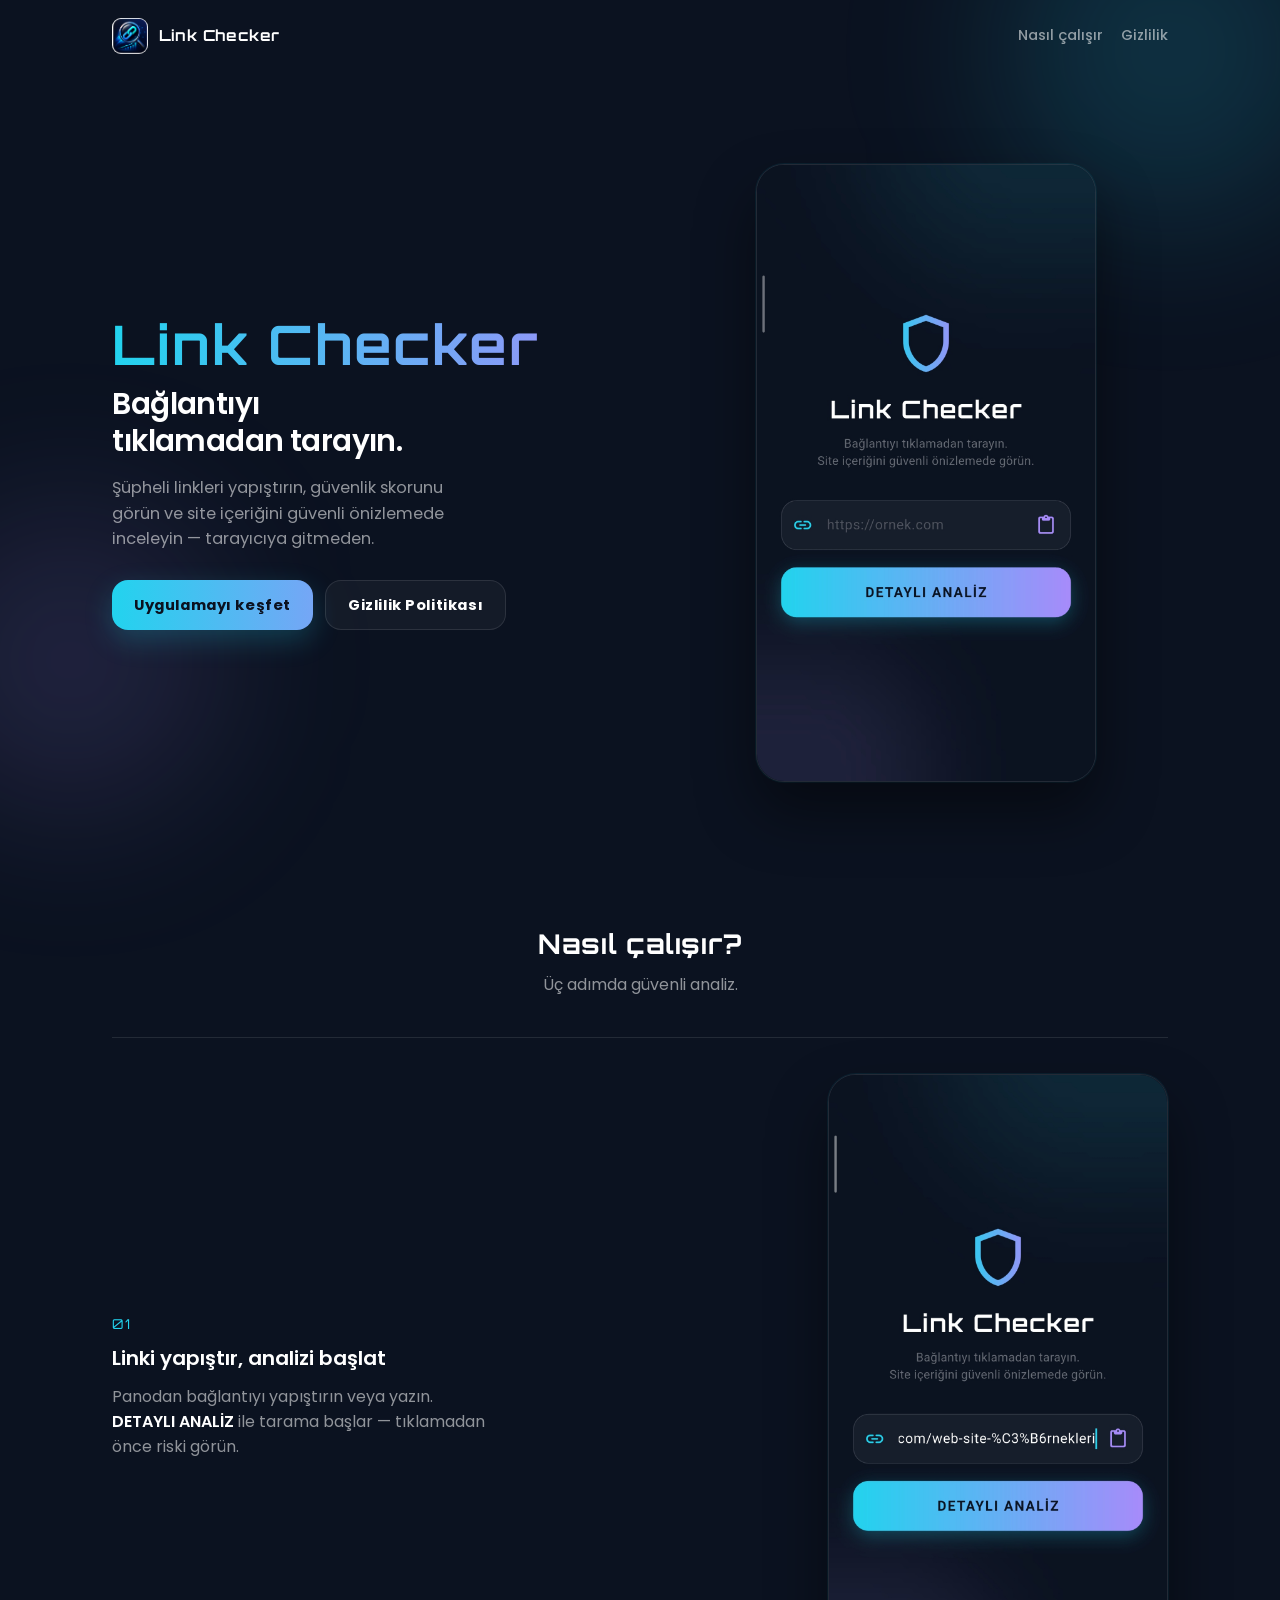
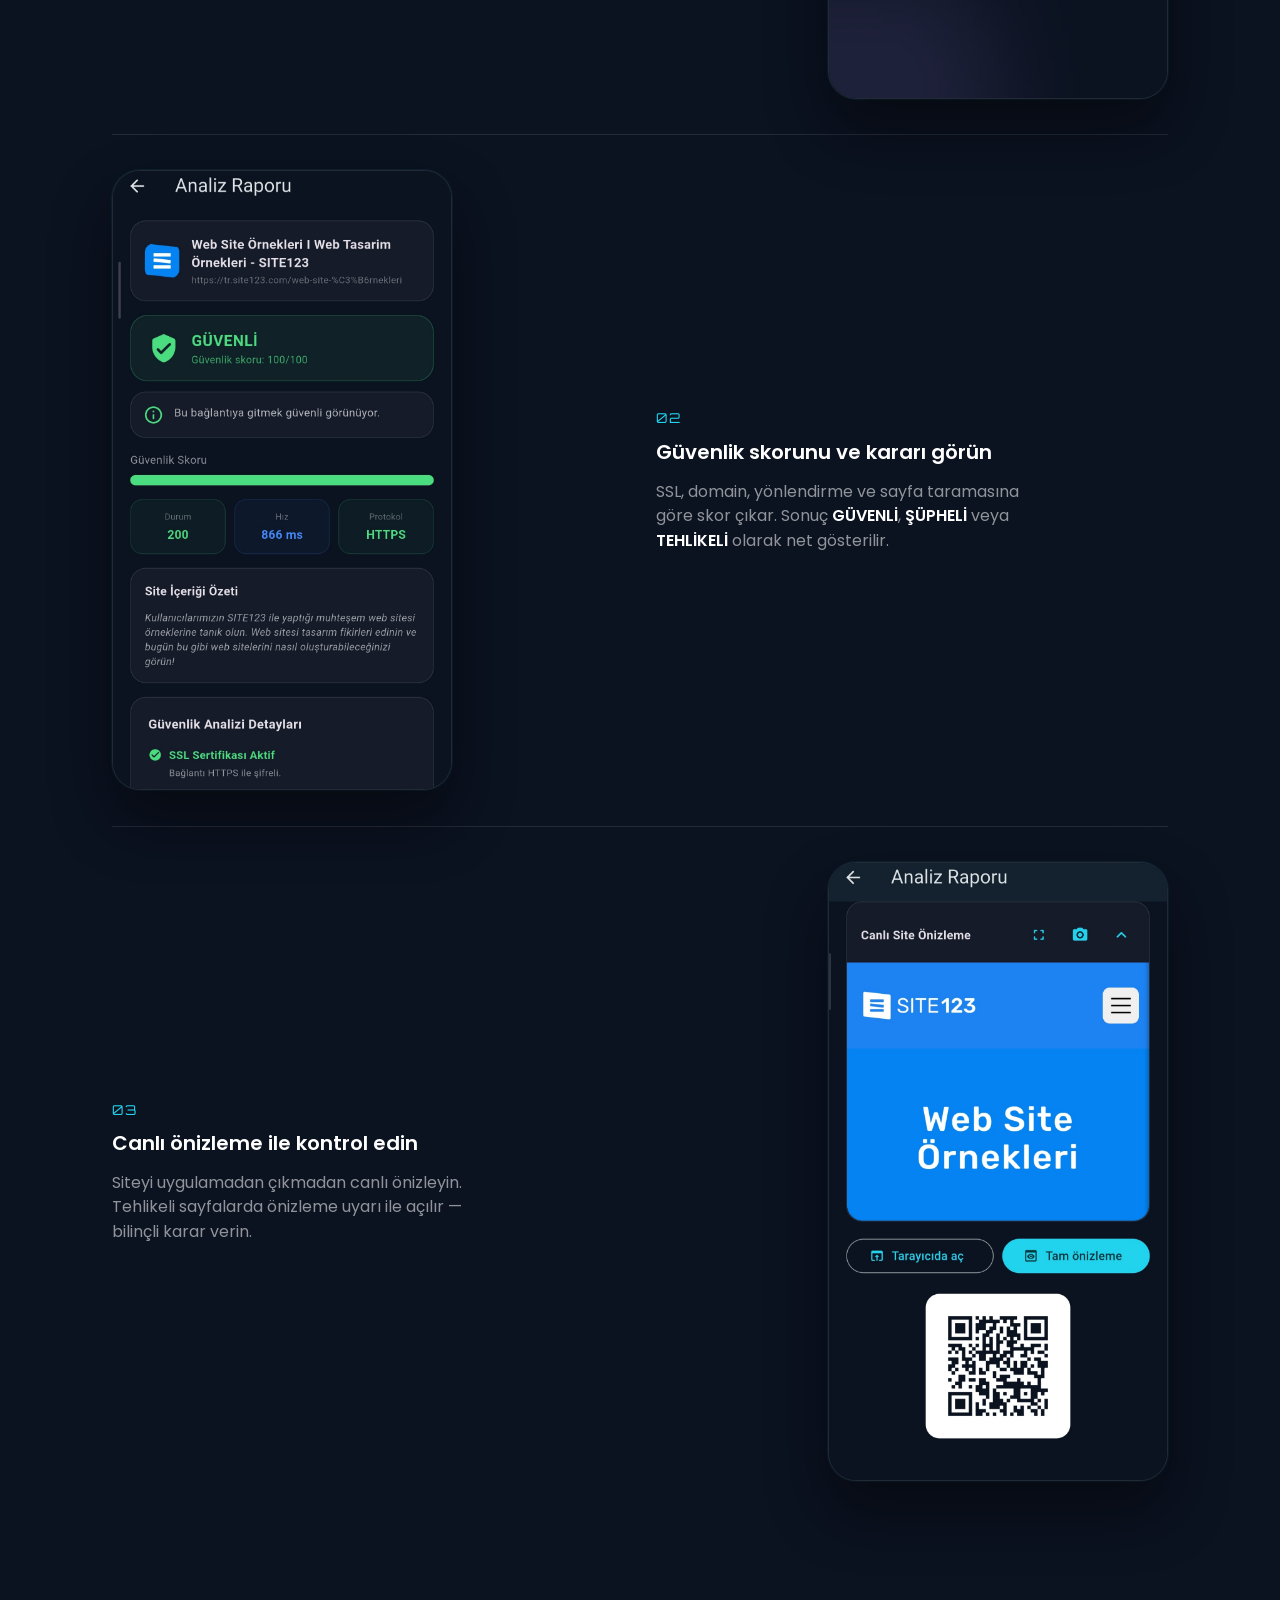
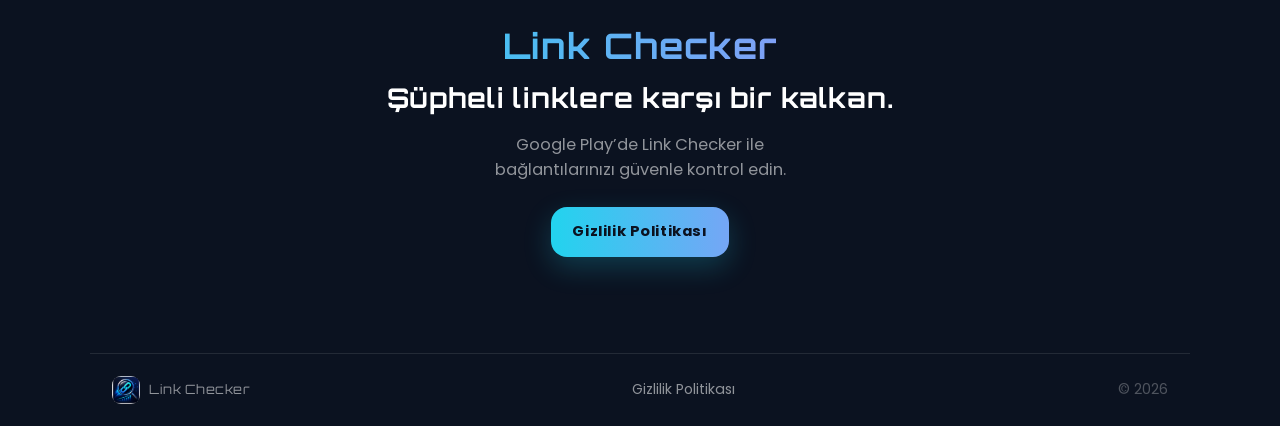
==== index.html @ e382e949 "Add files via upload" ====
<!DOCTYPE html>
<html lang="tr">
<head>
  <meta charset="UTF-8" />
  <meta name="viewport" content="width=device-width, initial-scale=1" />
  <title>Link Checker — Tehlikeli bağlantıları tıklamadan tespit edin</title>
  <meta name="description" content="Link Checker ile şüpheli linkleri güvenle tarayın. Güvenlik skoru, site özeti ve canlı önizleme." />
  <link rel="icon" href="images/link_checker_icon.jpeg" type="image/jpeg" />
  <link rel="apple-touch-icon" href="images/link_checker_icon.jpeg" />
  <link rel="preconnect" href="https://fonts.googleapis.com" />
  <link rel="preconnect" href="https://fonts.gstatic.com" crossorigin />
  <link href="https://fonts.googleapis.com/css2?family=Orbitron:wght@600;700&family=Poppins:wght@400;500;600;700&display=swap" rel="stylesheet" />
  <link rel="stylesheet" href="styles.css" />
</head>
<body>
  <div class="glow glow-a" aria-hidden="true"></div>
  <div class="glow glow-b" aria-hidden="true"></div>

  <header class="top">
    <a class="brand" href="index.html">
      <img src="images/link_checker_icon.jpeg" alt="" width="36" height="36" />
      <span>Link Checker</span>
    </a>
    <nav>
      <a href="#nasil">Nasıl çalışır</a>
      <a href="privacy.html">Gizlilik</a>
    </nav>
  </header>

  <main>
    <section class="hero">
      <div class="hero-copy">
        <p class="brand-hero">Link Checker</p>
        <h1>Bağlantıyı tıklamadan tarayın.</h1>
        <p class="lead">
          Şüpheli linkleri yapıştırın, güvenlik skorunu görün ve site içeriğini
          güvenli önizlemede inceleyin — tarayıcıya gitmeden.
        </p>
        <div class="cta-row">
          <a class="btn-gradient" href="#nasil">Uygulamayı keşfet</a>
          <a class="btn-ghost" href="privacy.html">Gizlilik Politikası</a>
        </div>
      </div>
      <div class="hero-visual">
        <img
          src="images/link_checker_giris.jpeg"
          alt="Link Checker uygulama giriş ekranı"
          class="phone-shot"
        />
      </div>
    </section>

    <section id="nasil" class="steps">
      <header class="section-head reveal">
        <h2>Nasıl çalışır?</h2>
        <p>Üç adımda güvenli analiz.</p>
      </header>

      <article class="step">
        <div class="step-text reveal from-left">
          <span class="step-num">01</span>
          <h3>Linki yapıştır, analizi başlat</h3>
          <p>
            Panodan bağlantıyı yapıştırın veya yazın. <strong>DETAYLI ANALİZ</strong>
            ile tarama başlar — tıklamadan önce riski görün.
          </p>
        </div>
        <div class="step-media reveal from-right">
          <img src="images/link_checker_link.jpeg" alt="Link yapıştırma ve analiz ekranı" />
        </div>
      </article>

      <article class="step reverse">
        <div class="step-text reveal from-right">
          <span class="step-num">02</span>
          <h3>Güvenlik skorunu ve kararı görün</h3>
          <p>
            SSL, domain, yönlendirme ve sayfa taramasına göre skor çıkar.
            Sonuç <strong>GÜVENLİ</strong>, <strong>ŞÜPHELİ</strong> veya
            <strong>TEHLİKELİ</strong> olarak net gösterilir.
          </p>
        </div>
        <div class="step-media reveal from-left">
          <img src="images/link_sonucu.jpeg" alt="Analiz sonucu ve güvenlik skoru ekranı" />
        </div>
      </article>

      <article class="step">
        <div class="step-text reveal from-left">
          <span class="step-num">03</span>
          <h3>Canlı önizleme ile kontrol edin</h3>
          <p>
            Siteyi uygulamadan çıkmadan canlı önizleyin. Tehlikeli sayfalarda
            önizleme uyarı ile açılır — bilinçli karar verin.
          </p>
        </div>
        <div class="step-media reveal from-right">
          <img src="images/canli_on_izleme.jpeg" alt="Canlı site önizleme ekranı" />
        </div>
      </article>
    </section>

    <section class="closing reveal">
      <p class="brand-hero small">Link Checker</p>
      <h2>Şüpheli linklere karşı bir kalkan.</h2>
      <p class="lead center">
        Google Play’de Link Checker ile bağlantılarınızı güvenle kontrol edin.
      </p>
      <a class="btn-gradient" href="privacy.html">Gizlilik Politikası</a>
    </section>
  </main>

  <footer class="foot">
    <div class="foot-brand">
      <img src="images/link_checker_icon.jpeg" alt="" width="28" height="28" />
      <span>Link Checker</span>
    </div>
    <a href="privacy.html">Gizlilik Politikası</a>
    <span>© <span id="y"></span></span>
  </footer>

  <script src="animate.js"></script>
</body>
</html>
---- styles.css ----
:root {
  --bg: #0b1220;
  --surface: rgba(255, 255, 255, 0.04);
  --ink: #ffffff;
  --muted: rgba(255, 255, 255, 0.55);
  --faint: rgba(255, 255, 255, 0.28);
  --line: rgba(255, 255, 255, 0.1);
  --cyan: #22d3ee;
  --violet: #a78bfa;
  --max: 1100px;
}

* { box-sizing: border-box; }

html { scroll-behavior: smooth; }

body {
  margin: 0;
  min-height: 100vh;
  font-family: Poppins, sans-serif;
  color: var(--ink);
  background: var(--bg);
  line-height: 1.55;
  overflow-x: hidden;
}

.glow {
  position: fixed;
  border-radius: 50%;
  filter: blur(80px);
  pointer-events: none;
  z-index: 0;
  animation: glowDrift 12s ease-in-out infinite alternate;
}

.glow-a {
  width: 340px;
  height: 340px;
  top: -120px;
  right: -60px;
  background: rgba(34, 211, 238, 0.16);
}

.glow-b {
  width: 300px;
  height: 300px;
  bottom: 10%;
  left: -80px;
  background: rgba(167, 139, 250, 0.14);
  animation-delay: -4s;
}

.top,
main,
.foot {
  position: relative;
  z-index: 1;
}

a { color: var(--cyan); }
a:hover { color: #67e8f9; }

.top {
  max-width: var(--max);
  margin: 0 auto;
  padding: 1.1rem 1.4rem;
  display: flex;
  align-items: center;
  justify-content: space-between;
  gap: 1rem;
  animation: fadeDown 0.6s ease both;
}

.brand {
  display: inline-flex;
  align-items: center;
  gap: 0.65rem;
  text-decoration: none;
  color: var(--ink);
  font-family: Orbitron, sans-serif;
  font-weight: 700;
  font-size: 0.95rem;
  letter-spacing: 0.04em;
  transition: transform 0.25s ease;
}

.brand:hover {
  transform: translateY(-1px);
}

.brand img,
.foot-brand img {
  border-radius: 9px;
  display: block;
  transition: box-shadow 0.3s ease, transform 0.3s ease;
}

.brand:hover img {
  transform: scale(1.05);
  box-shadow: 0 0 18px rgba(34, 211, 238, 0.35);
}

.top nav {
  display: flex;
  gap: 1.1rem;
}

.top nav a {
  position: relative;
  color: var(--muted);
  text-decoration: none;
  font-size: 0.9rem;
  font-weight: 500;
  transition: color 0.25s ease;
}

.top nav a::after {
  content: "";
  position: absolute;
  left: 0;
  bottom: -4px;
  width: 100%;
  height: 2px;
  border-radius: 2px;
  background: linear-gradient(90deg, var(--cyan), var(--violet));
  transform: scaleX(0);
  transform-origin: left;
  transition: transform 0.28s ease;
}

.top nav a:hover,
.top nav a[aria-current="page"] {
  color: var(--ink);
}

.top nav a:hover::after,
.top nav a[aria-current="page"]::after {
  transform: scaleX(1);
}

.hero {
  max-width: var(--max);
  margin: 0 auto;
  padding: 2.5rem 1.4rem 3.5rem;
  display: grid;
  grid-template-columns: 1.05fr 0.95fr;
  gap: 2.5rem;
  align-items: center;
  min-height: calc(100vh - 80px);
}

.hero-copy > * {
  animation: fadeUp 0.75s cubic-bezier(0.22, 1, 0.36, 1) both;
}

.hero-copy > *:nth-child(1) { animation-delay: 0.05s; }
.hero-copy > *:nth-child(2) { animation-delay: 0.16s; }
.hero-copy > *:nth-child(3) { animation-delay: 0.28s; }
.hero-copy > *:nth-child(4) { animation-delay: 0.4s; }

.brand-hero {
  margin: 0 0 0.75rem;
  font-family: Orbitron, sans-serif;
  font-weight: 700;
  font-size: clamp(2.2rem, 5.5vw, 3.4rem);
  letter-spacing: 0.04em;
  line-height: 1.05;
  background: linear-gradient(90deg, var(--cyan), var(--violet), var(--cyan));
  background-size: 200% auto;
  -webkit-background-clip: text;
  background-clip: text;
  color: transparent;
}

.brand-hero.small {
  font-size: clamp(1.6rem, 4vw, 2.2rem);
}

@supports ((-webkit-background-clip: text) or (background-clip: text)) {
  .brand-hero {
    animation:
      fadeUp 0.75s cubic-bezier(0.22, 1, 0.36, 1) both,
      shimmer 7s linear infinite;
    animation-delay: 0.05s, 0.8s;
  }
}

h1 {
  margin: 0 0 1rem;
  font-size: clamp(1.35rem, 2.8vw, 1.85rem);
  font-weight: 600;
  letter-spacing: -0.02em;
  max-width: 16ch;
  line-height: 1.25;
}

.lead {
  margin: 0;
  color: var(--muted);
  font-size: 1.02rem;
  max-width: 36ch;
}

.lead.center {
  margin-inline: auto;
  text-align: center;
}

.cta-row {
  display: flex;
  flex-wrap: wrap;
  gap: 0.8rem;
  margin-top: 1.8rem;
}

.btn-gradient,
.btn-ghost {
  display: inline-flex;
  align-items: center;
  justify-content: center;
  min-height: 50px;
  padding: 0.75rem 1.35rem;
  border-radius: 16px;
  font-weight: 700;
  font-size: 0.92rem;
  letter-spacing: 0.04em;
  text-decoration: none;
  transition: transform 0.25s ease, box-shadow 0.25s ease, background 0.25s ease;
}

.btn-gradient {
  color: #0b1220;
  background: linear-gradient(90deg, var(--cyan), var(--violet));
  background-size: 160% 160%;
  box-shadow: 0 10px 28px rgba(34, 211, 238, 0.22);
  animation: pulseGlow 2.8s ease-in-out infinite;
}

.btn-gradient:hover {
  transform: translateY(-3px) scale(1.02);
  color: #0b1220;
  box-shadow: 0 14px 34px rgba(167, 139, 250, 0.35);
  animation-play-state: paused;
}

.btn-ghost {
  color: var(--ink);
  background: var(--surface);
  border: 1px solid var(--line);
}

.btn-ghost:hover {
  color: var(--ink);
  transform: translateY(-2px);
  border-color: rgba(34, 211, 238, 0.4);
}

.hero-visual {
  display: flex;
  justify-content: center;
  animation: fadeUpScale 0.9s cubic-bezier(0.22, 1, 0.36, 1) 0.2s both;
}

.phone-shot,
.step-media img {
  width: min(100%, 340px);
  border-radius: 28px;
  border: 1px solid var(--line);
  box-shadow:
    0 30px 60px rgba(0, 0, 0, 0.45),
    0 0 0 1px rgba(34, 211, 238, 0.08);
  display: block;
  transition: transform 0.45s ease, box-shadow 0.45s ease;
}

.phone-shot {
  animation: floatY 5s ease-in-out infinite;
}

.phone-shot:hover,
.step-media img:hover {
  transform: translateY(-6px) scale(1.02);
  box-shadow:
    0 36px 70px rgba(0, 0, 0, 0.5),
    0 0 28px rgba(34, 211, 238, 0.18);
}

.steps {
  max-width: var(--max);
  margin: 0 auto;
  padding: 2rem 1.4rem 4rem;
}

.section-head {
  text-align: center;
  margin-bottom: 2.5rem;
}

.section-head h2,
.closing h2,
.policy-body h2 {
  margin: 0 0 0.45rem;
  font-family: Orbitron, sans-serif;
  font-size: clamp(1.3rem, 3vw, 1.7rem);
  letter-spacing: 0.03em;
}

.section-head p {
  margin: 0;
  color: var(--muted);
}

.step {
  display: grid;
  grid-template-columns: 1fr 1fr;
  gap: 2rem;
  align-items: center;
  padding: 2.2rem 0;
  border-top: 1px solid var(--line);
}

.step.reverse .step-text { order: 2; }
.step.reverse .step-media { order: 1; justify-content: flex-start; }

.step-media {
  display: flex;
  justify-content: flex-end;
}

.step-num {
  display: inline-block;
  margin-bottom: 0.55rem;
  font-family: Orbitron, sans-serif;
  font-size: 0.85rem;
  letter-spacing: 0.12em;
  color: var(--cyan);
}

.step h3 {
  margin: 0 0 0.7rem;
  font-size: 1.25rem;
  font-weight: 600;
}

.step p {
  margin: 0;
  color: var(--muted);
  max-width: 38ch;
}

.step strong {
  color: var(--ink);
  font-weight: 600;
}

.closing {
  max-width: 720px;
  margin: 0 auto 3rem;
  padding: 3rem 1.4rem;
  text-align: center;
}

.closing h2 {
  margin-bottom: 0.8rem;
}

.closing .btn-gradient {
  margin-top: 1.5rem;
}

.policy-hero {
  max-width: 760px;
  margin: 0 auto;
  padding: 2.5rem 1.4rem 1.5rem;
}

.policy-hero h1 {
  max-width: none;
  margin-bottom: 0.5rem;
}

.policy-body {
  max-width: 720px;
  margin: 0 auto 3rem;
  padding: 0 1.4rem;
}

.policy-body p,
.policy-body li {
  color: var(--muted);
}

.policy-body strong {
  color: var(--ink);
}

.policy-body ul {
  padding-left: 1.15rem;
}

.policy-body li { margin-bottom: 0.5rem; }

.policy-body h2 {
  margin-top: 2rem;
  font-size: 1.15rem;
}

.policy-body code {
  font-size: 0.88em;
  color: var(--cyan);
  background: rgba(34, 211, 238, 0.08);
  padding: 0.12em 0.4em;
  border-radius: 6px;
}

.foot {
  max-width: var(--max);
  margin: 0 auto;
  padding: 1.4rem;
  display: flex;
  flex-wrap: wrap;
  gap: 0.8rem 1.4rem;
  align-items: center;
  justify-content: space-between;
  border-top: 1px solid var(--line);
  color: var(--faint);
  font-size: 0.88rem;
}

.foot-brand {
  display: inline-flex;
  align-items: center;
  gap: 0.55rem;
  color: var(--muted);
  font-family: Orbitron, sans-serif;
  font-size: 0.8rem;
  letter-spacing: 0.04em;
}

.foot a {
  color: var(--muted);
  text-decoration: none;
}

.foot a:hover { color: var(--ink); }

/* Scroll reveal */
.reveal {
  opacity: 0;
  transform: translateY(28px);
  transition:
    opacity 0.7s cubic-bezier(0.22, 1, 0.36, 1),
    transform 0.7s cubic-bezier(0.22, 1, 0.36, 1);
  transition-delay: var(--d, 0s);
}

.reveal.from-left {
  transform: translateX(-28px);
}

.reveal.from-right {
  transform: translateX(28px);
}

.reveal.is-visible {
  opacity: 1;
  transform: none;
}

@keyframes fadeUp {
  from { opacity: 0; transform: translateY(22px); }
  to { opacity: 1; transform: translateY(0); }
}

@keyframes fadeUpScale {
  from { opacity: 0; transform: translateY(28px) scale(0.97); }
  to { opacity: 1; transform: translateY(0) scale(1); }
}

@keyframes fadeDown {
  from { opacity: 0; transform: translateY(-12px); }
  to { opacity: 1; transform: translateY(0); }
}

@keyframes floatY {
  0%, 100% { transform: translateY(0); }
  50% { transform: translateY(-10px); }
}

@keyframes pulseGlow {
  0%, 100% { box-shadow: 0 10px 28px rgba(34, 211, 238, 0.22); }
  50% { box-shadow: 0 12px 36px rgba(167, 139, 250, 0.32); }
}

@keyframes shimmer {
  from { background-position: 0% center; }
  to { background-position: 200% center; }
}

@keyframes glowDrift {
  from { transform: translate(0, 0) scale(1); }
  to { transform: translate(-18px, 22px) scale(1.08); }
}

@media (max-width: 900px) {
  .hero,
  .step,
  .step.reverse .step-text,
  .step.reverse .step-media {
    grid-template-columns: 1fr;
  }

  .step.reverse .step-text,
  .step.reverse .step-media {
    order: initial;
  }

  .hero {
    min-height: auto;
    padding-top: 1.5rem;
    text-align: center;
  }

  .hero-copy .lead,
  .step p {
    margin-inline: auto;
  }

  .cta-row {
    justify-content: center;
  }

  .hero-visual,
  .step-media {
    justify-content: center;
  }

  h1 {
    max-width: none;
    margin-inline: auto;
  }
}

@media (max-width: 560px) {
  .top nav a:first-child { display: none; }

  .cta-row {
    flex-direction: column;
    align-items: stretch;
  }

  .phone-shot,
  .step-media img {
    width: min(100%, 300px);
  }
}

@media (prefers-reduced-motion: reduce) {
  *,
  *::before,
  *::after {
    animation: none !important;
    transition: none !important;
    scroll-behavior: auto !important;
  }

  .hero-copy > *,
  .hero-visual,
  .reveal {
    opacity: 1 !important;
    transform: none !important;
  }
}
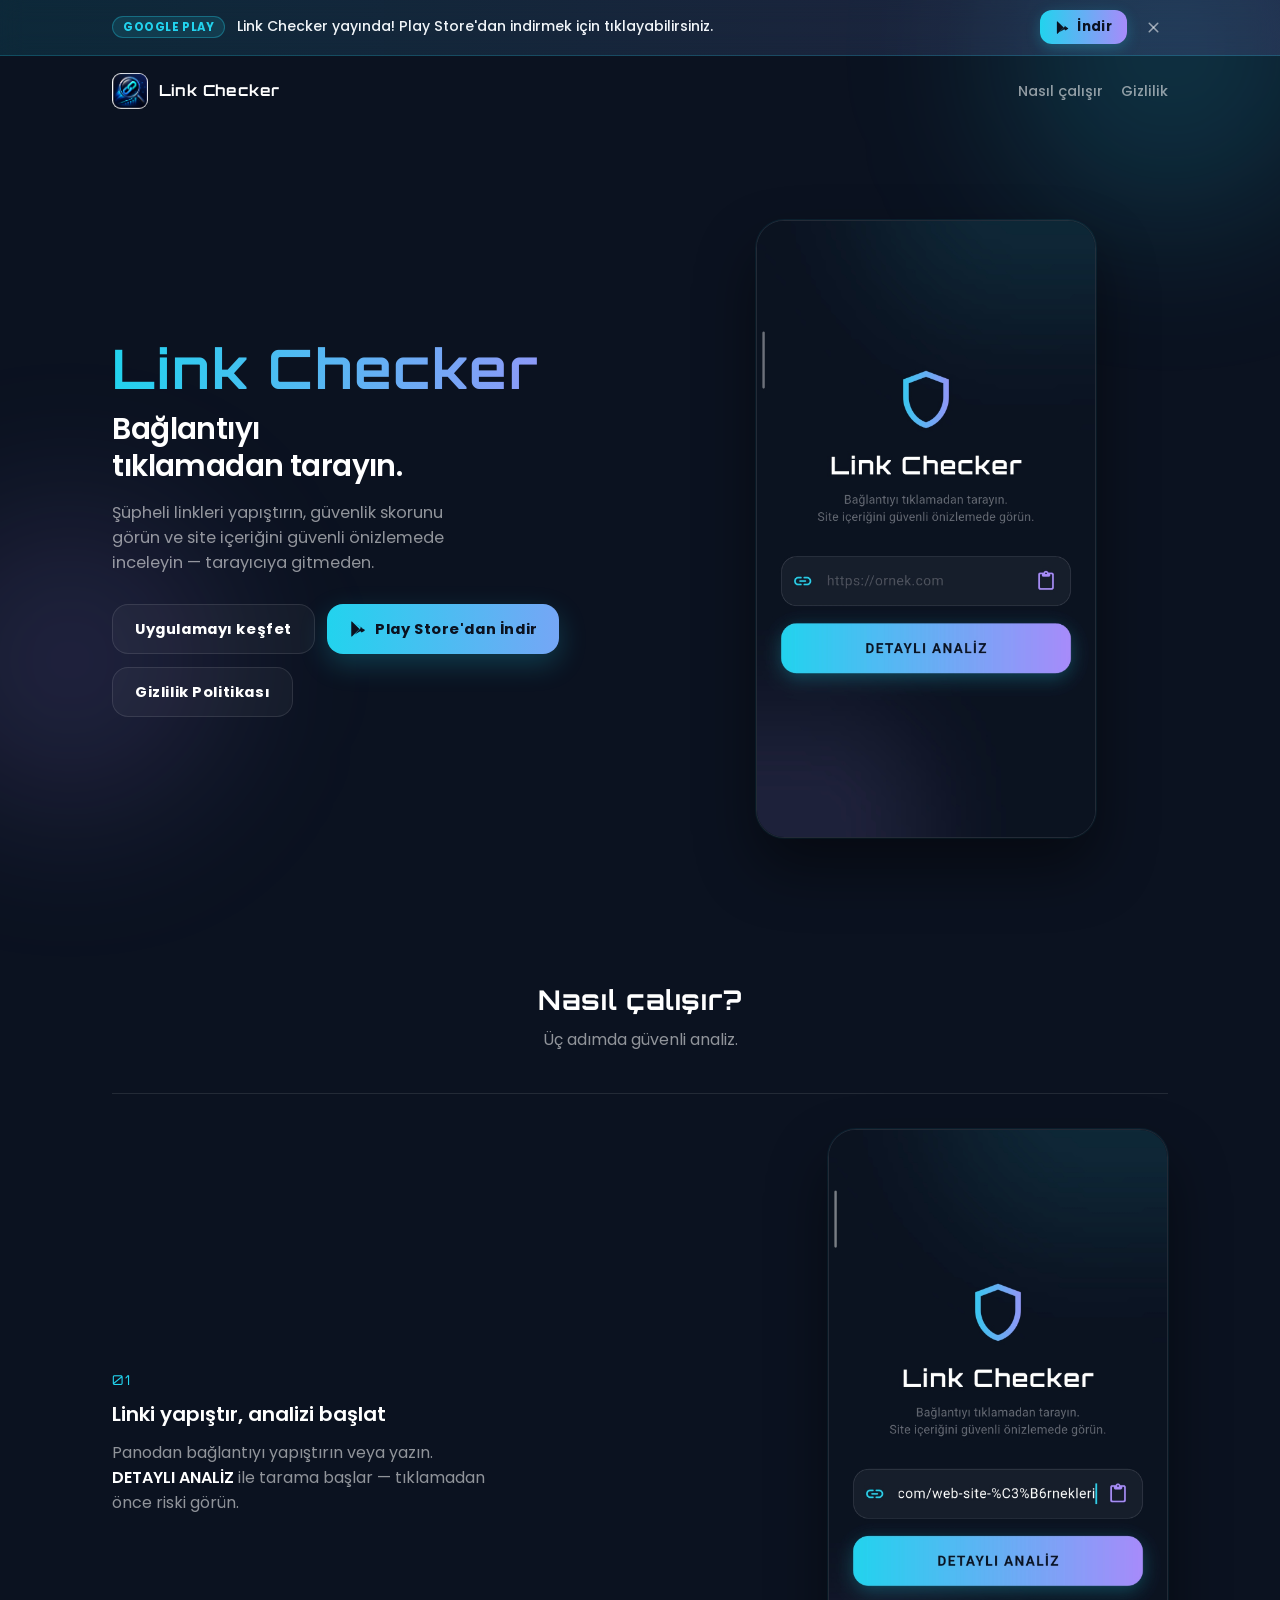
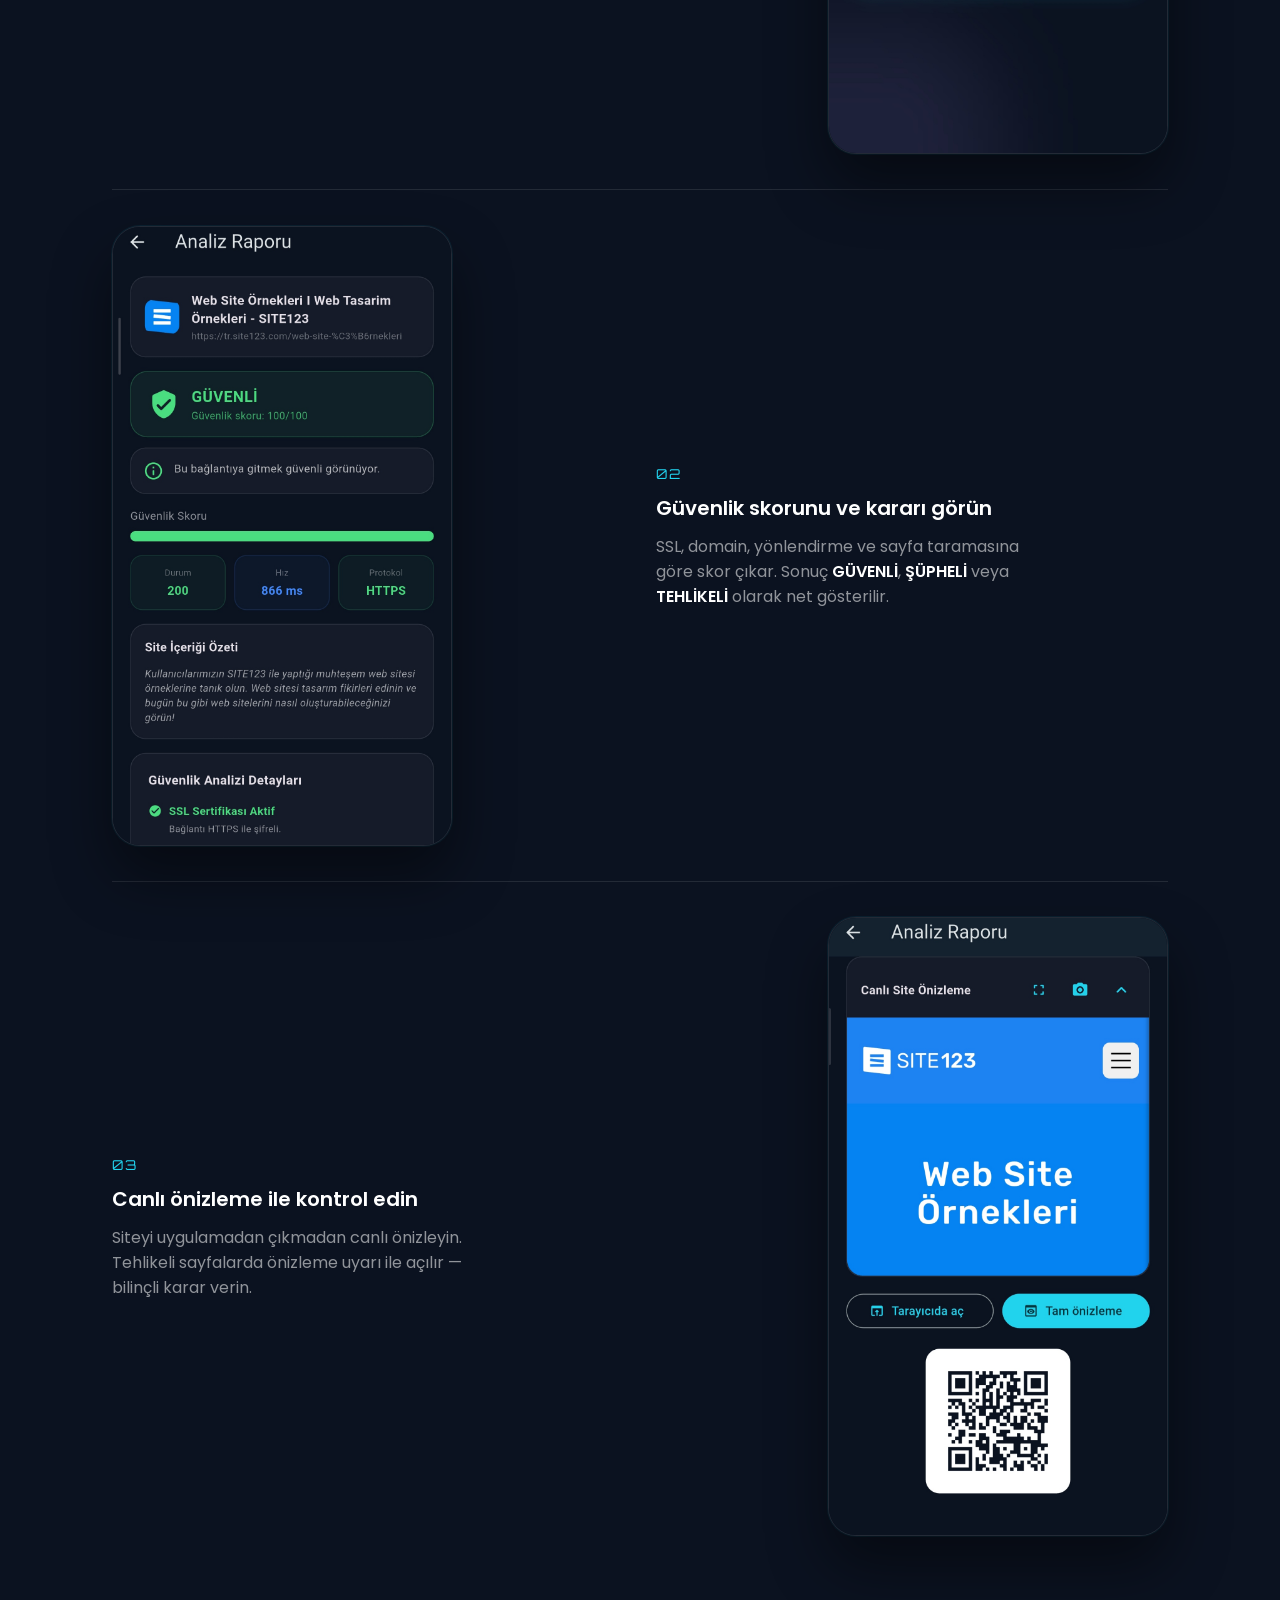
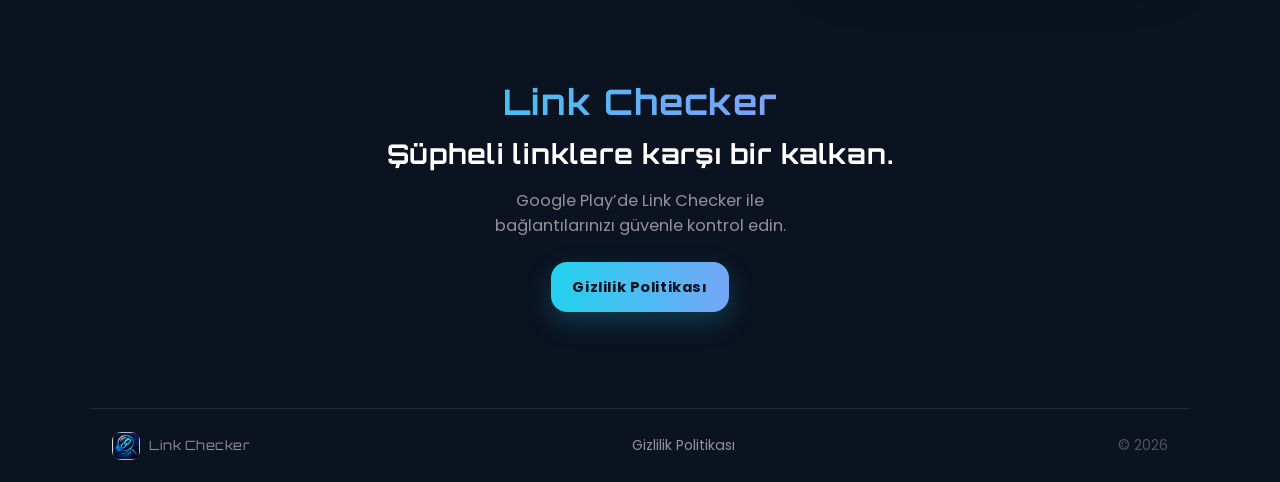
==== commit 23614319: "Add files via upload" ====
--- a/index.html
+++ b/index.html
@@ -15,6 +15,30 @@
 <body>
   <div class="glow glow-a" aria-hidden="true"></div>
   <div class="glow glow-b" aria-hidden="true"></div>
+
+  <!-- En Üst İndirme Bildirim Çubuğu -->
+  <aside id="top-banner" class="top-banner" aria-label="Uygulama İndir">
+    <div class="top-banner-inner">
+      <div class="top-banner-left">
+        <span class="top-banner-badge">Google Play</span>
+        <span class="top-banner-text">Link Checker yayında! Play Store'dan indirmek için tıklayabilirsiniz.</span>
+      </div>
+      <div class="top-banner-actions">
+        <a class="top-banner-btn" href="https://play.google.com/store/apps/details?id=com.linkchecker.app" target="_blank" rel="noopener noreferrer">
+          <svg class="play-svg" viewBox="0 0 24 24" width="15" height="15" fill="currentColor" aria-hidden="true">
+            <path d="M3.6 1.8A1.8 1.8 0 0 0 3 3.1v17.8c0 .5.2 1 .6 1.3l10.4-10.2L3.6 1.8zm11.8 9.1l2.4 2.4-10.2 5.9 7.8-8.3zm0-1.8L7.6 4.8l10.2 5.9-2.4 2.4zm1.4 1.4l3.6 2.1c.9.5.9 1.4 0 1.9l-3.6 2.1-2.2-2.2 2.2-2.2z"/>
+          </svg>
+          <span>İndir</span>
+        </a>
+        <button type="button" id="banner-close-btn" class="top-banner-close" aria-label="Bildirimi kapat">
+          <svg viewBox="0 0 24 24" width="17" height="17" stroke="currentColor" stroke-width="2.2" fill="none" stroke-linecap="round" stroke-linejoin="round" aria-hidden="true">
+            <line x1="18" y1="6" x2="6" y2="18"></line>
+            <line x1="6" y1="6" x2="18" y2="18"></line>
+          </svg>
+        </button>
+      </div>
+    </div>
+  </aside>
 
   <header class="top">
     <a class="brand" href="index.html">
@@ -37,7 +61,13 @@
           güvenli önizlemede inceleyin — tarayıcıya gitmeden.
         </p>
         <div class="cta-row">
-          <a class="btn-gradient" href="#nasil">Uygulamayı keşfet</a>
+          <a class="btn-ghost" href="#nasil">Uygulamayı keşfet</a>
+          <a class="btn-gradient" href="https://play.google.com/store/apps/details?id=com.linkchecker.app" target="_blank" rel="noopener noreferrer">
+            <svg class="play-svg" viewBox="0 0 24 24" width="18" height="18" fill="currentColor" style="margin-right: 0.5rem;" aria-hidden="true">
+              <path d="M3.6 1.8A1.8 1.8 0 0 0 3 3.1v17.8c0 .5.2 1 .6 1.3l10.4-10.2L3.6 1.8zm11.8 9.1l2.4 2.4-10.2 5.9 7.8-8.3zm0-1.8L7.6 4.8l10.2 5.9-2.4 2.4zm1.4 1.4l3.6 2.1c.9.5.9 1.4 0 1.9l-3.6 2.1-2.2-2.2 2.2-2.2z"/>
+            </svg>
+            Play Store'dan İndir
+          </a>
           <a class="btn-ghost" href="privacy.html">Gizlilik Politikası</a>
         </div>
       </div>
--- a/styles.css
+++ b/styles.css
@@ -59,6 +59,139 @@
 
 a { color: var(--cyan); }
 a:hover { color: #67e8f9; }
+
+/* ==========================================================================
+   Top App Download Banner
+   ========================================================================== */
+.top-banner {
+  position: relative;
+  z-index: 10;
+  background: linear-gradient(90deg, rgba(34, 211, 238, 0.12), rgba(167, 139, 250, 0.14), rgba(34, 211, 238, 0.12));
+  background-size: 200% auto;
+  border-bottom: 1px solid rgba(34, 211, 238, 0.22);
+  backdrop-filter: blur(12px);
+  -webkit-backdrop-filter: blur(12px);
+  max-height: 80px;
+  opacity: 1;
+  transition: max-height 0.35s cubic-bezier(0.4, 0, 0.2, 1), opacity 0.3s ease, padding 0.35s ease;
+  overflow: hidden;
+}
+
+.top-banner.is-hidden {
+  max-height: 0 !important;
+  opacity: 0 !important;
+  padding-top: 0 !important;
+  padding-bottom: 0 !important;
+  border-bottom: none !important;
+  pointer-events: none;
+}
+
+.top-banner-inner {
+  max-width: var(--max);
+  margin: 0 auto;
+  padding: 0.65rem 1.4rem;
+  display: flex;
+  align-items: center;
+  justify-content: space-between;
+  gap: 1rem;
+}
+
+.top-banner-left {
+  display: flex;
+  align-items: center;
+  gap: 0.75rem;
+  flex-wrap: wrap;
+}
+
+.top-banner-badge {
+  display: inline-flex;
+  align-items: center;
+  padding: 0.22rem 0.6rem;
+  font-size: 0.72rem;
+  font-weight: 700;
+  letter-spacing: 0.05em;
+  text-transform: uppercase;
+  color: var(--cyan);
+  background: rgba(34, 211, 238, 0.12);
+  border: 1px solid rgba(34, 211, 238, 0.32);
+  border-radius: 999px;
+  line-height: 1.15;
+}
+
+.top-banner-text {
+  font-size: 0.88rem;
+  color: #f1f5f9;
+  font-weight: 500;
+}
+
+.top-banner-actions {
+  display: flex;
+  align-items: center;
+  gap: 0.75rem;
+  flex-shrink: 0;
+}
+
+.top-banner-btn {
+  display: inline-flex;
+  align-items: center;
+  gap: 0.45rem;
+  padding: 0.42rem 0.95rem;
+  border-radius: 12px;
+  font-weight: 700;
+  font-size: 0.82rem;
+  letter-spacing: 0.03em;
+  color: #0b1220;
+  background: linear-gradient(90deg, var(--cyan), var(--violet));
+  text-decoration: none;
+  box-shadow: 0 4px 14px rgba(34, 211, 238, 0.25);
+  transition: transform 0.2s ease, box-shadow 0.2s ease;
+  white-space: nowrap;
+}
+
+.top-banner-btn:hover {
+  transform: translateY(-1px) scale(1.02);
+  color: #0b1220;
+  box-shadow: 0 6px 20px rgba(167, 139, 250, 0.4);
+}
+
+.top-banner-close {
+  background: transparent;
+  border: none;
+  color: var(--muted);
+  cursor: pointer;
+  display: inline-flex;
+  align-items: center;
+  justify-content: center;
+  padding: 0.35rem;
+  border-radius: 8px;
+  transition: color 0.2s ease, background 0.2s ease, transform 0.2s ease;
+  line-height: 0;
+}
+
+.top-banner-close:hover {
+  color: #ffffff;
+  background: rgba(255, 255, 255, 0.08);
+  transform: rotate(90deg);
+}
+
+.play-svg {
+  display: inline-block;
+  vertical-align: middle;
+  flex-shrink: 0;
+}
+
+@media (max-width: 768px) {
+  .top-banner-inner {
+    padding: 0.6rem 1rem;
+    gap: 0.6rem;
+  }
+  .top-banner-text {
+    font-size: 0.8rem;
+  }
+  .top-banner-actions {
+    gap: 0.5rem;
+  }
+}
 
 .top {
   max-width: var(--max);
